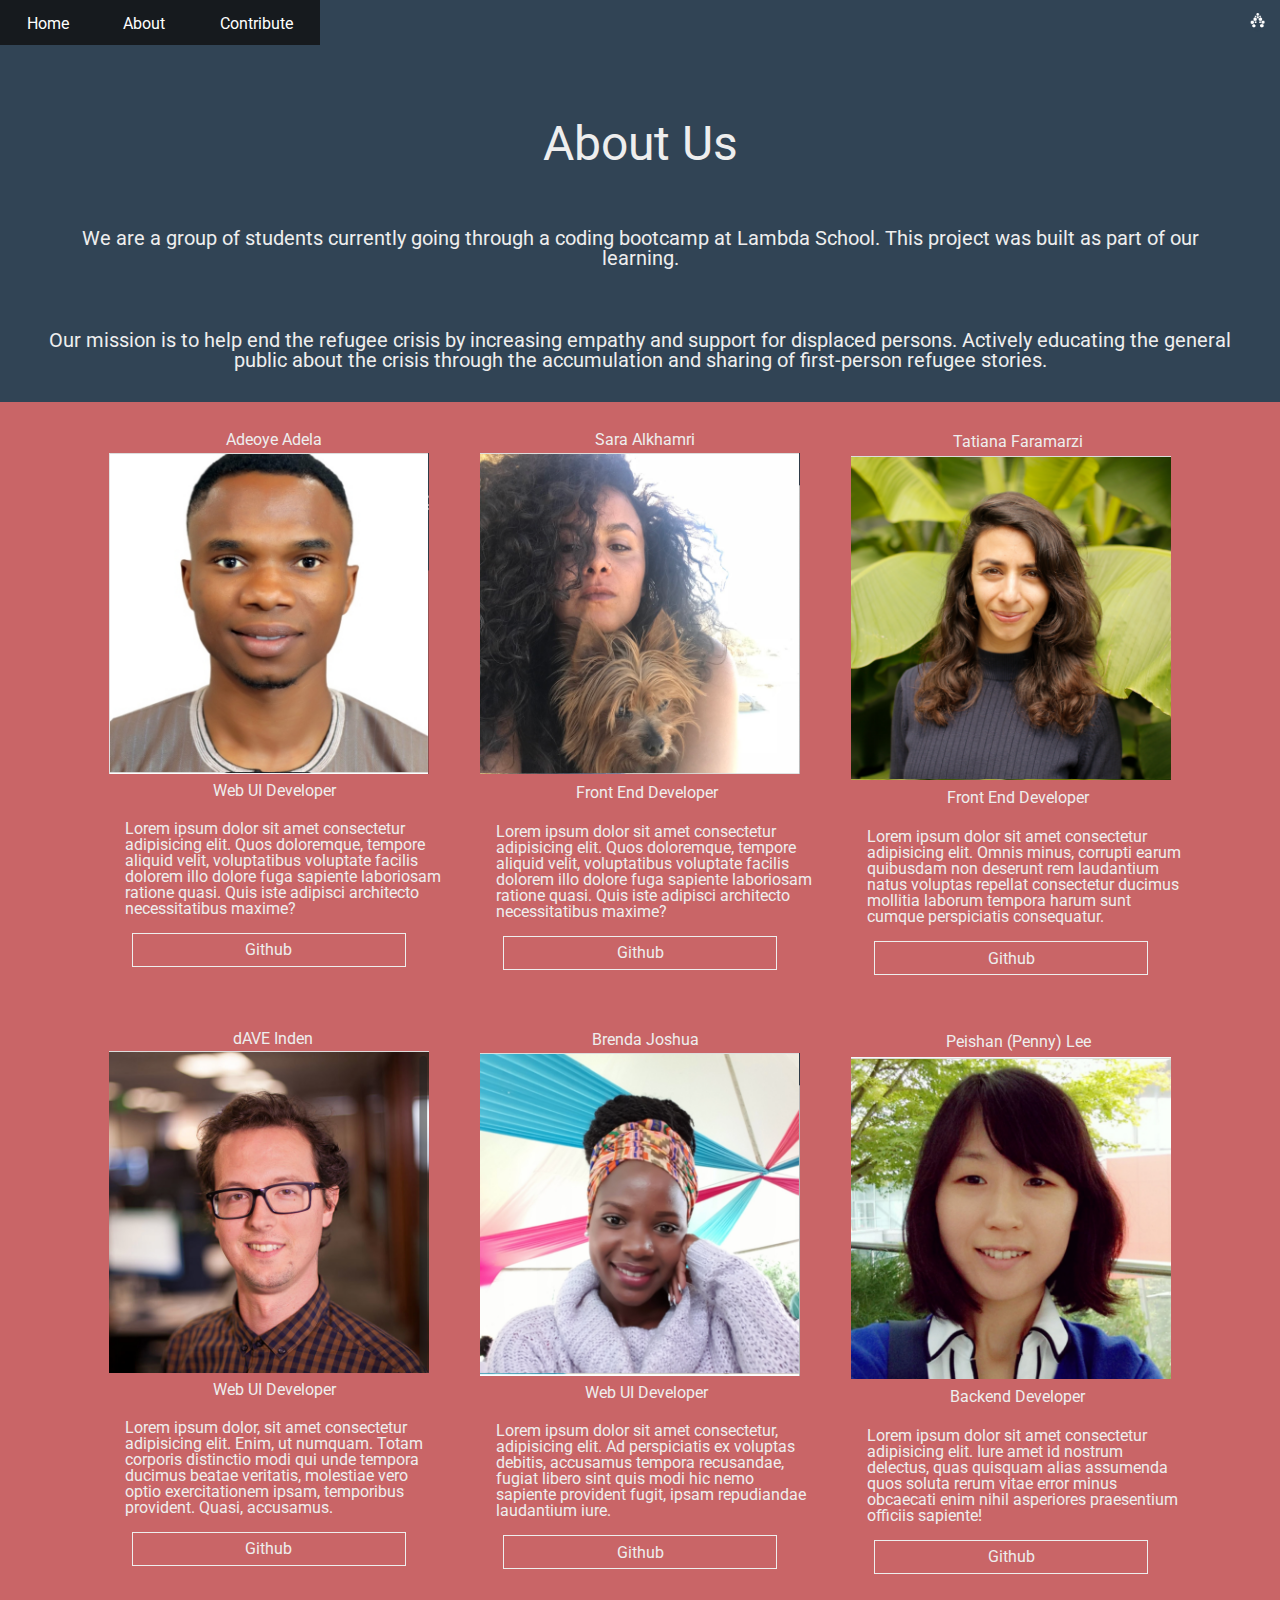
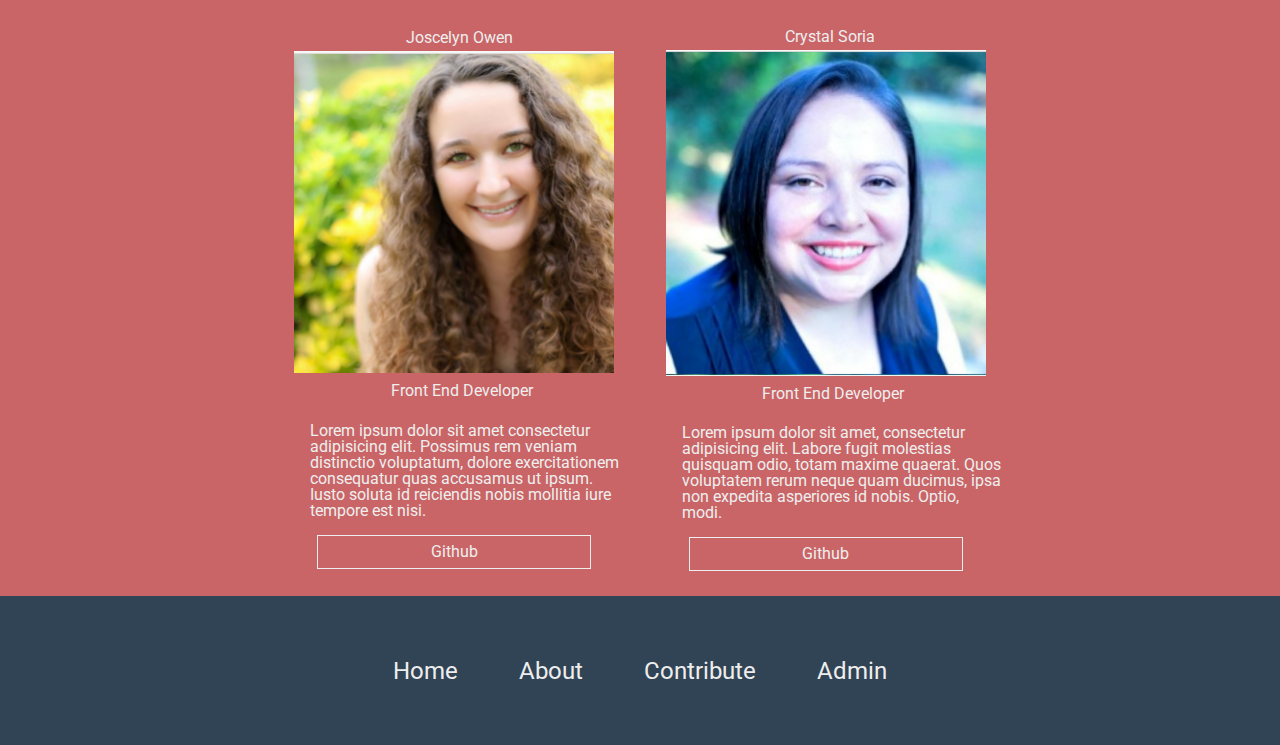
==== about-us.html @ 4a44484a "fil in data for team members and finish styling page for desktop" ====
<!doctype html>

<html lang="en">
<head>
  <meta charset="utf-8">
  <meta name="viewport" content="width=device-width, initial-scale=1">
  <title>Refugee Stories</title>

  <link href="https://fonts.googleapis.com/css?family=Montserrat|Roboto&display=swap" rel="stylesheet">
  <link href="css/about.css" rel="stylesheet">
</head>
<body>
  <header>
    <nav>
        <div class="navLinks">
            <a href="index.html">Home</a>
            <a href="about-us.html">About</a>
            <a href="#">Contribute</a>
        </div>
        <div class="navLogo">
            <img src="img/white-logo.png" alt="white version of refugee stories tree logo">
        </div>
    </nav>
    <div class="teamIntroMissionContainer">
      <div class="introContainer">
        <h2>About Us</h2>
        <p>We are a group of students currently going through a coding bootcamp at Lambda School. This project was built as part of our learning.</p>
      </div>
      <div class="missionContainer">
        <p>Our mission is to help end the refugee crisis by increasing empathy and support for displaced persons. Actively educating the general public about the crisis through the accumulation and sharing of first-person refugee stories.</p>
      </div>
    </div>
</header>
<section class="team">
  <div class="teamMember">
    <div>
      <h2>Adeoye Adela</h2>
    </div>
    <div>
        <img src="img/team/adela.png" alt="portrait of team member Adeoye Adela">
    </div>
    <div>
        <h3>Web UI Developer</h3>
    </div>
    <div>
        <p>Lorem ipsum dolor sit amet consectetur adipisicing elit. Quos doloremque, tempore aliquid velit, voluptatibus voluptate facilis dolorem illo dolore fuga sapiente laboriosam ratione quasi. Quis iste adipisci architecto necessitatibus maxime?</p>
    </div>
    <div class="githubLink">
      <a href="https://github.com/adelaadeoye" target="_blank" rel="noopener noreferrer">Github</a>
    </div>
  </div>
  <div class="teamMember">
    <div>
      <h2>Sara Alkhamri</h2>
    </div>
    <div>
        <img src="img/team/alkhamri.png" alt="portrait of team member Sara Alkhamri">
    </div>
    <div>
        <h3>Front End Developer</h3>
    </div>
    <div>
        <p>Lorem ipsum dolor sit amet consectetur adipisicing elit. Quos doloremque, tempore aliquid velit, voluptatibus voluptate facilis dolorem illo dolore fuga sapiente laboriosam ratione quasi. Quis iste adipisci architecto necessitatibus maxime?</p>
    </div>
    <div class="githubLink">
      <a href="https://github.com/Sara-Alkhamri" target="_blank" rel="noopener noreferrer">Github</a>
    </div>
  </div>
  <div class="teamMember">
    <div>
      <h2>Tatiana Faramarzi</h2>
    </div>
    <div>
        <img src="img/team/faramarzi.png" alt="portrait of team member Tatiana Faramarzi">
    </div>
    <div>
        <h3>Front End Developer</h3>
    </div>
    <div>
        <p>Lorem ipsum dolor sit amet consectetur adipisicing elit. Omnis minus, corrupti earum quibusdam non deserunt rem laudantium natus voluptas repellat consectetur ducimus mollitia laborum tempora harum sunt cumque perspiciatis consequatur.</p>
    </div>
    <div class="githubLink">
        <a href="https://github.com/tfaramar" target="_blank" rel="noopener noreferrer">Github</a>
    </div>
  </div>
  <div class="teamMember">
    <div>
      <h2>dAVE Inden</h2>
    </div>
    <div>
        <img src="img/team/inden.png" alt="portrait of team member Dave Inden">
    </div>
    <div>
        <h3>Web UI Developer</h3>
    </div>
    <div>
        <p>Lorem ipsum dolor, sit amet consectetur adipisicing elit. Enim, ut numquam. Totam corporis distinctio modi qui unde tempora ducimus beatae veritatis, molestiae vero optio exercitationem ipsam, temporibus provident. Quasi, accusamus.</p>
    </div>
    <div class="githubLink">
        <a href="https://github.com/daveskull81" target="_blank" rel="noopener noreferrer">Github</a>
    </div>
  </div>
  <div class="teamMember">
    <div>
      <h2>Brenda Joshua</h2>
    </div>
    <div>
        <img src="img/team/joshua.png" alt="portrait of team member Brenda Joshua">
    </div>
    <div>
        <h3>Web UI Developer</h3>
    </div>
    <div>
        <p>Lorem ipsum dolor sit amet consectetur, adipisicing elit. Ad perspiciatis ex voluptas debitis, accusamus tempora recusandae, fugiat libero sint quis modi hic nemo sapiente provident fugit, ipsam repudiandae laudantium iure.</p>
    </div>
    <div class="githubLink">
        <a href="https://github.com/Brendajoshua" target="_blank" rel="noopener noreferrer">Github</a>
    </div>
  </div>
  <div class="teamMember">
    <div>
      <h2>Peishan (Penny) Lee</h2>
    </div>
    <div>
        <img src="img/team/lee.png" alt="portrait of team member Peishan (Penny) Lee">
    </div>
    <div>
        <h3>Backend Developer</h3>
    </div>
    <div>
        <p>Lorem ipsum dolor sit amet consectetur adipisicing elit. Iure amet id nostrum delectus, quas quisquam alias assumenda quos soluta rerum vitae error minus obcaecati enim nihil asperiores praesentium officiis sapiente!</p>
    </div>
    <div class="githubLink">
        <a href="https://github.com/mochibot" target="_blank" rel="noopener noreferrer">Github</a>
    </div>
  </div>
  <div class="teamMember">
    <div>
      <h2>Joscelyn Owen</h2>
    </div>
    <div>
        <img src="img/team/owen.png" alt="portrait of team member Joscelyn Owen">
    </div>
    <div>
        <h3>Front End Developer</h3>
    </div>
    <div>
        <p>Lorem ipsum dolor sit amet consectetur adipisicing elit. Possimus rem veniam distinctio voluptatum, dolore exercitationem consequatur quas accusamus ut ipsum. Iusto soluta id reiciendis nobis mollitia iure tempore est nisi.</p>
    </div>
    <div class="githubLink">
        <a href="https://github.com/Joscelyn1" target="_blank" rel="noopener noreferrer">Github</a>
    </div>
  </div>
  <div class="teamMember">
    <div>
      <h2>Crystal Soria</h2>
    </div>
    <div>
        <img src="img/team/soria.png" alt="portrait of team member Crystal Soria">
    </div>
    <div>
        <h3>Front End Developer</h3>
    </div>
    <div>
        <p>Lorem ipsum dolor sit amet, consectetur adipisicing elit. Labore fugit molestias quisquam odio, totam maxime quaerat. Quos voluptatem rerum neque quam ducimus, ipsa non expedita asperiores id nobis. Optio, modi.</p>
    </div>
    <div class="githubLink">
        <a href="https://github.com/cmstexas" target="_blank" rel="noopener noreferrer">Github</a>
    </div>
  </div>
</section>
<footer>
  <div class="footerNavLinks">
      <a href="#">Home</a>
      <a href="about-us.html">About</a>
      <a href="#">Contribute</a>
      <a href="#">Admin</a>
  </div>
</footer>
</body>
</html>
---- css/about.css ----
/* http://meyerweb.com/eric/tools/css/reset/ 
   v2.0 | 20110126
   License: none (public domain)
*/
html,
body,
div,
span,
applet,
object,
iframe,
h1,
h2,
h3,
h4,
h5,
h6,
p,
blockquote,
pre,
a,
abbr,
acronym,
address,
big,
cite,
code,
del,
dfn,
em,
img,
ins,
kbd,
q,
s,
samp,
small,
strike,
strong,
sub,
sup,
tt,
var,
b,
u,
i,
center,
dl,
dt,
dd,
ol,
ul,
li,
fieldset,
form,
label,
legend,
table,
caption,
tbody,
tfoot,
thead,
tr,
th,
td,
article,
aside,
canvas,
details,
embed,
figure,
figcaption,
footer,
header,
hgroup,
menu,
nav,
output,
ruby,
section,
summary,
time,
mark,
audio,
video {
  margin: 0;
  padding: 0;
  border: 0;
  font-size: 100%;
  font: inherit;
  vertical-align: baseline;
}
/* HTML5 display-role reset for older browsers */
article,
aside,
details,
figcaption,
figure,
footer,
header,
hgroup,
menu,
nav,
section {
  display: block;
}
body {
  line-height: 1;
}
ol,
ul {
  list-style: none;
}
blockquote,
q {
  quotes: none;
}
blockquote:before,
blockquote:after,
q:before,
q:after {
  content: '';
  content: none;
}
table {
  border-collapse: collapse;
  border-spacing: 0;
}
h1 {
  font-family: 'Montserrat', sans-serif;
}
h2,
h3,
h4,
h5,
h6,
p,
a {
  font-family: 'Roboto', sans-serif;
}
header {
  min-height: 40vh;
  background: url('../img/hero-image.jpg') no-repeat center center fixed;
  background-size: cover;
  width: 100%;
}
@media (max-width: 500px) {
  header {
    background: #C96567;
    min-height: 50vh;
  }
}
header nav {
  display: flex;
  justify-content: space-between;
}
header nav .navLinks {
  width: 25%;
  height: 10%;
  display: flex;
  justify-content: space-around;
  background: rgba(16, 16, 16, 0.8);
}
@media (max-width: 800px) {
  header nav .navLinks {
    width: 100%;
  }
}
@media (max-width: 500px) {
  header nav .navLinks {
    width: 100%;
  }
}
header nav .navLinks a {
  color: white;
  text-decoration: none;
  padding: 5%;
}
header nav .navLogo {
  display: flex;
  justify-content: flex-end;
}
@media (max-width: 500px) {
  header nav .navLogo {
    display: none;
  }
}
header nav .navLogo img {
  height: 20%;
}
header .headerTextButtonContainer {
  display: flex;
  justify-content: space-between;
  padding: 2.5%;
  height: 25vh;
}
@media (max-width: 500px) {
  header .headerTextButtonContainer {
    flex-direction: column;
    align-items: center;
  }
}
header .headerTextButtonContainer .headerTextContainer {
  width: 50%;
  height: auto;
  color: #EEE;
  display: flex;
  flex-direction: column;
  text-align: center;
  background: rgba(16, 16, 16, 0.8);
  border-radius: 5px;
  margin-left: 2%;
  margin-bottom: 2%;
}
@media (max-width: 500px) {
  header .headerTextButtonContainer .headerTextContainer {
    width: 100%;
    background: none;
  }
}
header .headerTextButtonContainer .headerTextContainer h1 {
  padding-top: 1%;
  font-size: 3rem;
  margin-bottom: -2.5%;
}
@media (max-width: 800px) {
  header .headerTextButtonContainer .headerTextContainer h1 {
    font-size: 2rem;
    margin-top: 2%;
  }
}
header .headerTextButtonContainer .headerTextContainer p {
  padding: 5%;
  margin-bottom: 2%;
  font-size: 1.5rem;
  line-height: 125%;
}
@media (max-width: 800px) {
  header .headerTextButtonContainer .headerTextContainer p {
    font-size: 1.25rem;
    margin-top: 2%;
  }
}
header .headerTextButtonContainer .headerButtonContainer {
  width: 50%;
  display: flex;
  justify-content: center;
  align-items: center;
}
header .headerTextButtonContainer .headerButtonContainer button {
  color: #EEE;
  padding: 5%;
  font-size: 1.8rem;
  background-color: #C96567;
  border-radius: 10px;
  border: none;
}
@media (max-width: 500px) {
  header .headerTextButtonContainer .headerButtonContainer button {
    background-color: rgba(16, 16, 16, 0.8);
  }
}
header {
  background: #314455;
}
header nav {
  height: 10vh;
}
header nav .navLinks {
  height: 50%;
}
header nav .navLogo img {
  height: 50%;
}
header .teamIntroMissionContainer {
  color: #EEE;
  display: flex;
  flex-direction: column;
  align-items: center;
}
header .teamIntroMissionContainer .introContainer {
  text-align: center;
}
header .teamIntroMissionContainer .introContainer h2 {
  font-size: 3rem;
  padding: 2.5%;
}
header .teamIntroMissionContainer .introContainer p {
  font-size: 1.25rem;
  padding: 2.5%;
}
header .teamIntroMissionContainer .missionContainer {
  text-align: center;
}
header .teamIntroMissionContainer .missionContainer p {
  font-size: 1.25rem;
  padding: 2.5%;
}
.team {
  display: flex;
  flex-wrap: wrap;
  justify-content: center;
  background: #C96567;
  color: #EEE;
}
.team .teamMember {
  display: flex;
  flex-direction: column;
  align-items: center;
  width: 25%;
  padding: 2%;
}
.team .teamMember img {
  width: 100%;
}
.team .teamMember h2,
.team .teamMember h3,
.team .teamMember p,
.team .teamMember a {
  padding: 5%;
  width: 100%;
}
.team .teamMember .githubLink {
  border: 1px solid #EEE;
  width: 80%;
  text-align: center;
  padding: 2.5%;
}
.team .teamMember a {
  text-decoration: none;
  color: #EEE;
}
footer {
  background-color: #314455;
  display: flex;
  justify-content: center;
  padding: 2.5%;
}
footer .footerNavLinks {
  width: 100%;
  display: flex;
  justify-content: center;
}
footer .footerNavLinks a {
  margin: 2.5%;
  text-decoration: none;
  color: #EEE;
  font-size: 1.5rem;
}
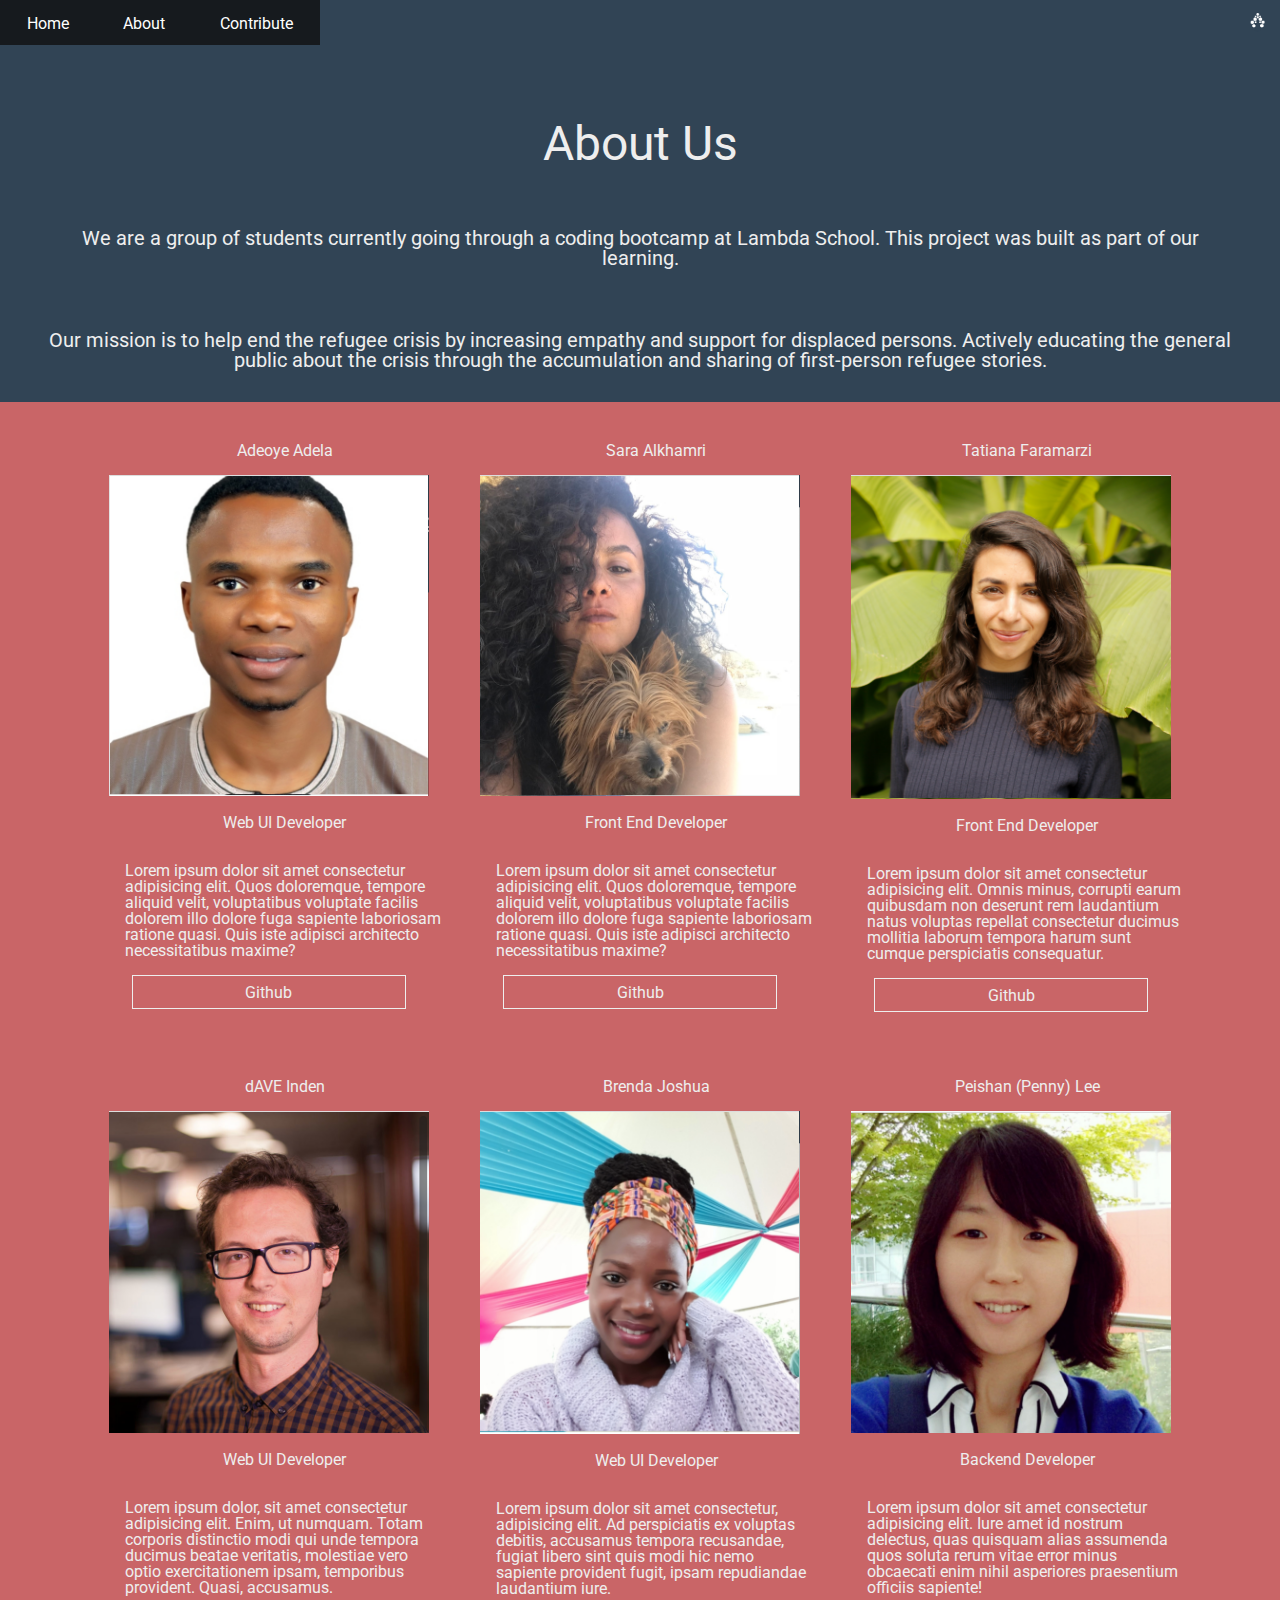
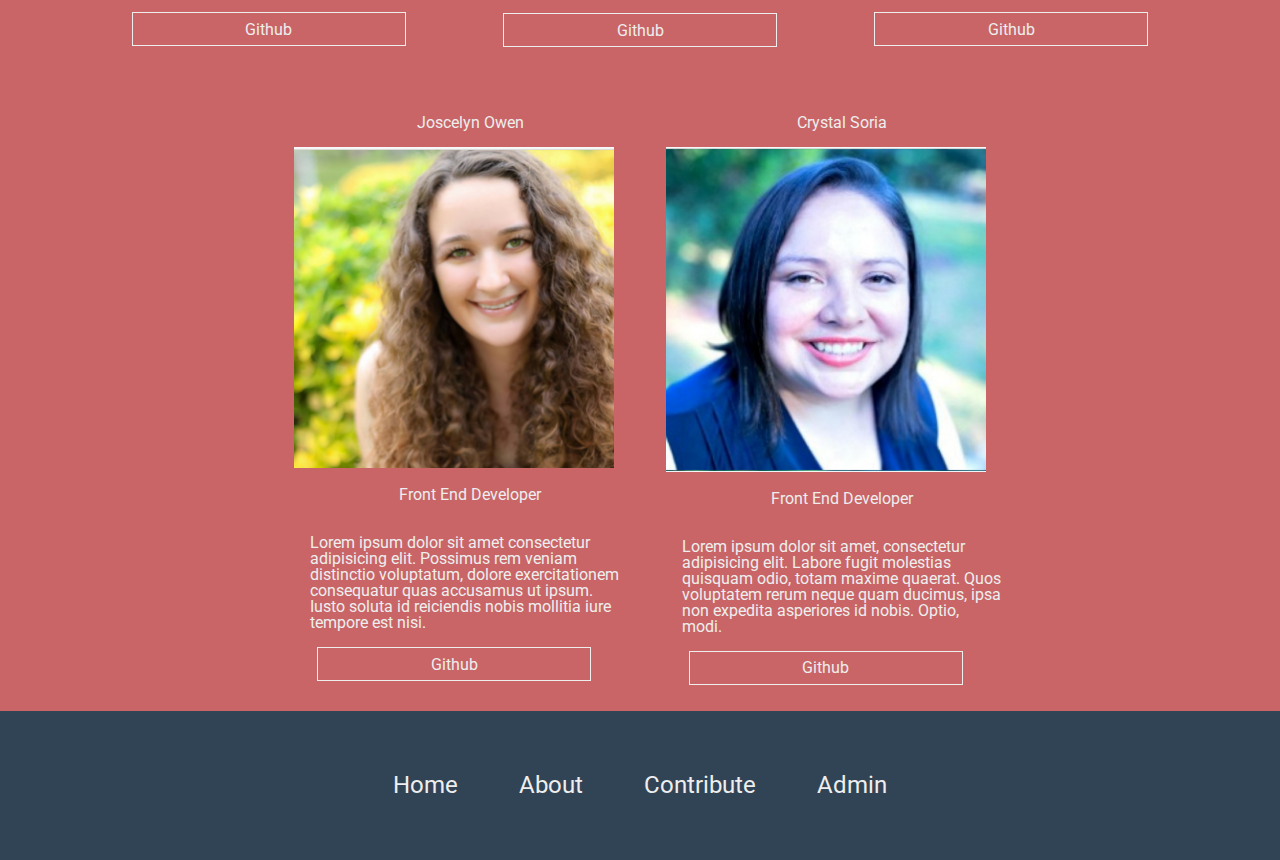
==== commit b63fccc1: "style team section on about page for phone views" ====
--- a/about-us.html
+++ b/about-us.html
@@ -33,13 +33,13 @@
 </header>
 <section class="team">
   <div class="teamMember">
-    <div>
+    <div class="name">
       <h2>Adeoye Adela</h2>
     </div>
     <div>
         <img src="img/team/adela.png" alt="portrait of team member Adeoye Adela">
     </div>
-    <div>
+    <div class="role">
         <h3>Web UI Developer</h3>
     </div>
     <div>
@@ -50,13 +50,13 @@
     </div>
   </div>
   <div class="teamMember">
-    <div>
+    <div class="name">
       <h2>Sara Alkhamri</h2>
     </div>
     <div>
         <img src="img/team/alkhamri.png" alt="portrait of team member Sara Alkhamri">
     </div>
-    <div>
+    <div class="role">
         <h3>Front End Developer</h3>
     </div>
     <div>
@@ -67,13 +67,13 @@
     </div>
   </div>
   <div class="teamMember">
-    <div>
+    <div class="name">
       <h2>Tatiana Faramarzi</h2>
     </div>
     <div>
         <img src="img/team/faramarzi.png" alt="portrait of team member Tatiana Faramarzi">
     </div>
-    <div>
+    <div class="role">
         <h3>Front End Developer</h3>
     </div>
     <div>
@@ -84,13 +84,13 @@
     </div>
   </div>
   <div class="teamMember">
-    <div>
+    <div class="name">
       <h2>dAVE Inden</h2>
     </div>
     <div>
         <img src="img/team/inden.png" alt="portrait of team member Dave Inden">
     </div>
-    <div>
+    <div class="role">
         <h3>Web UI Developer</h3>
     </div>
     <div>
@@ -101,13 +101,13 @@
     </div>
   </div>
   <div class="teamMember">
-    <div>
+    <div class="name">
       <h2>Brenda Joshua</h2>
     </div>
     <div>
         <img src="img/team/joshua.png" alt="portrait of team member Brenda Joshua">
     </div>
-    <div>
+    <div class="role">
         <h3>Web UI Developer</h3>
     </div>
     <div>
@@ -118,13 +118,13 @@
     </div>
   </div>
   <div class="teamMember">
-    <div>
+    <div class="name">
       <h2>Peishan (Penny) Lee</h2>
     </div>
     <div>
         <img src="img/team/lee.png" alt="portrait of team member Peishan (Penny) Lee">
     </div>
-    <div>
+    <div class="role">
         <h3>Backend Developer</h3>
     </div>
     <div>
@@ -135,13 +135,13 @@
     </div>
   </div>
   <div class="teamMember">
-    <div>
+    <div class="name">
       <h2>Joscelyn Owen</h2>
     </div>
     <div>
         <img src="img/team/owen.png" alt="portrait of team member Joscelyn Owen">
     </div>
-    <div>
+    <div class="role">
         <h3>Front End Developer</h3>
     </div>
     <div>
@@ -152,13 +152,13 @@
     </div>
   </div>
   <div class="teamMember">
-    <div>
+    <div class="name">
       <h2>Crystal Soria</h2>
     </div>
     <div>
         <img src="img/team/soria.png" alt="portrait of team member Crystal Soria">
     </div>
-    <div>
+    <div class="role">
         <h3>Front End Developer</h3>
     </div>
     <div>
--- a/css/about.css
+++ b/css/about.css
@@ -303,6 +303,11 @@
   background: #C96567;
   color: #EEE;
 }
+@media (max-width: 500px) {
+  .team {
+    flex-direction: column;
+  }
+}
 .team .teamMember {
   display: flex;
   flex-direction: column;
@@ -310,8 +315,18 @@
   width: 25%;
   padding: 2%;
 }
+@media (max-width: 500px) {
+  .team .teamMember {
+    width: 95%;
+  }
+}
 .team .teamMember img {
   width: 100%;
+}
+@media (max-width: 500px) {
+  .team .teamMember img {
+    width: 95%;
+  }
 }
 .team .teamMember h2,
 .team .teamMember h3,
@@ -320,12 +335,31 @@
   padding: 5%;
   width: 100%;
 }
+@media (max-width: 500px) {
+  .team .teamMember h2,
+  .team .teamMember h3,
+  .team .teamMember p,
+  .team .teamMember a {
+    padding: 2%;
+    width: 90%;
+  }
+}
+.team .teamMember .name,
+.team .teamMember .role {
+  text-align: center;
+  width: 100%;
+}
 .team .teamMember .githubLink {
   border: 1px solid #EEE;
   width: 80%;
   text-align: center;
   padding: 2.5%;
 }
+@media (max-width: 500px) {
+  .team .teamMember .githubLink {
+    margin-left: -10%;
+  }
+}
 .team .teamMember a {
   text-decoration: none;
   color: #EEE;
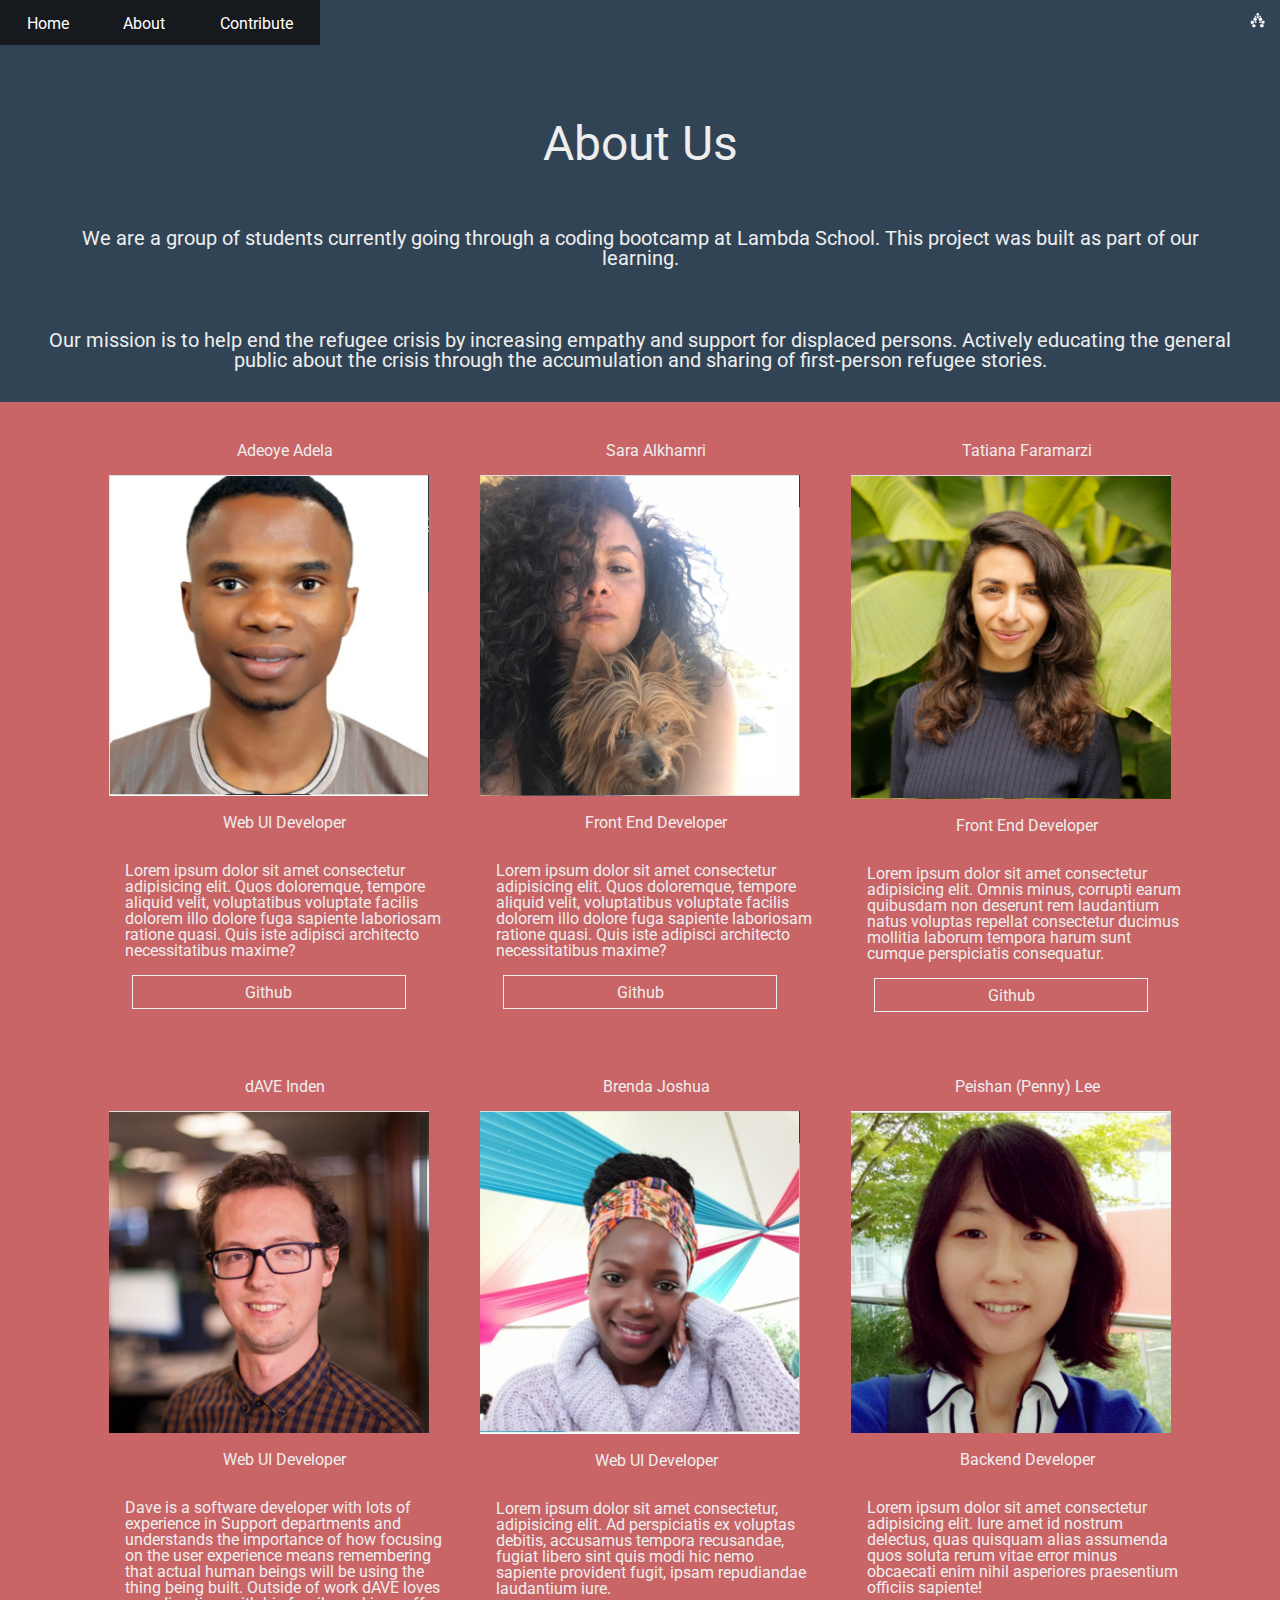
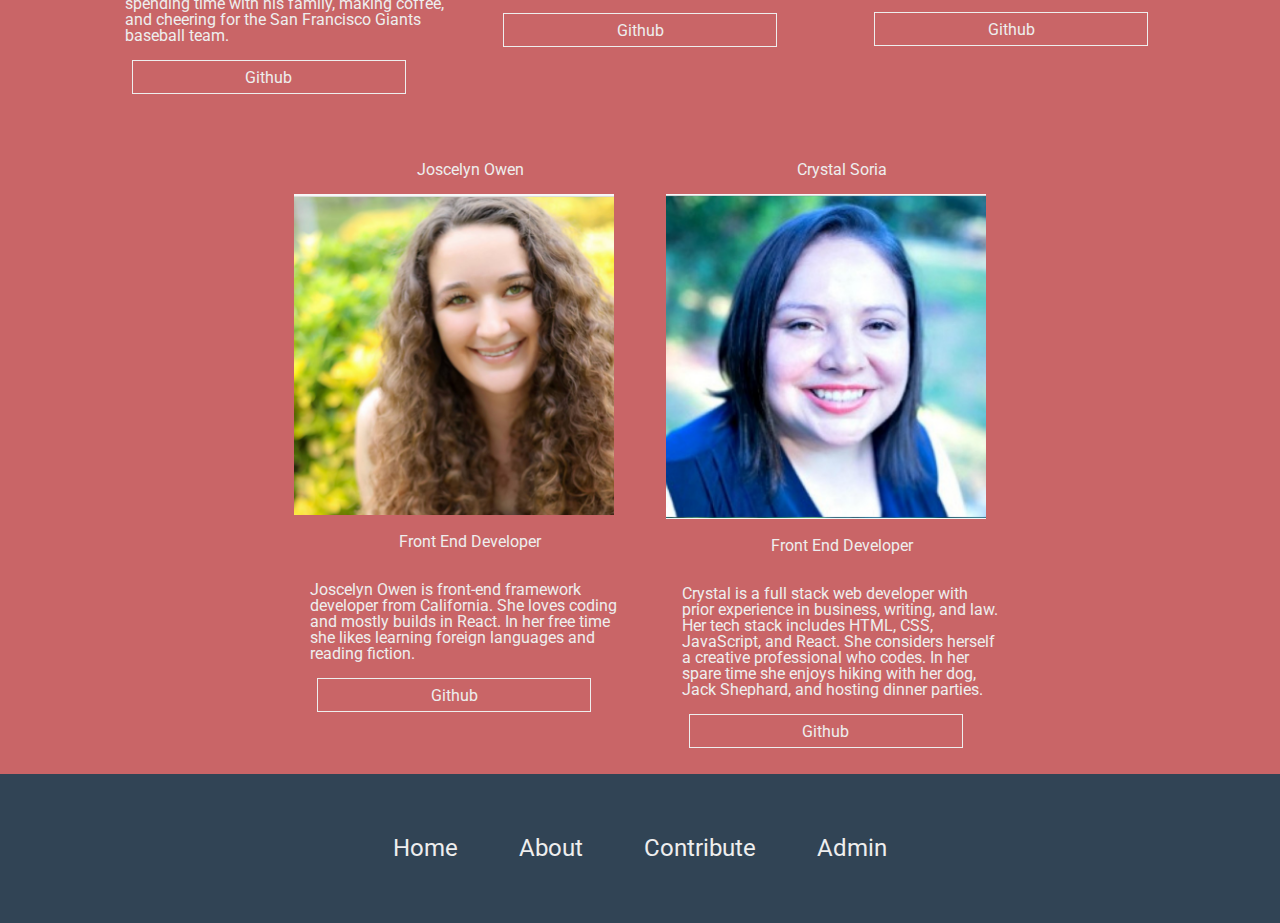
==== commit 80bf9714: "add new images for real stories, make Learn More buttons links, add quotes for real stories" ====
--- a/about-us.html
+++ b/about-us.html
@@ -94,7 +94,7 @@
         <h3>Web UI Developer</h3>
     </div>
     <div>
-        <p>Lorem ipsum dolor, sit amet consectetur adipisicing elit. Enim, ut numquam. Totam corporis distinctio modi qui unde tempora ducimus beatae veritatis, molestiae vero optio exercitationem ipsam, temporibus provident. Quasi, accusamus.</p>
+        <p>Dave is a software developer with lots of experience in Support departments and understands the importance of how focusing on the user experience means remembering that actual human beings will be using the thing being built. Outside of work dAVE loves spending time with his family, making coffee, and cheering for the San Francisco Giants baseball team.</p>
     </div>
     <div class="githubLink">
         <a href="https://github.com/daveskull81" target="_blank" rel="noopener noreferrer">Github</a>
@@ -145,7 +145,7 @@
         <h3>Front End Developer</h3>
     </div>
     <div>
-        <p>Lorem ipsum dolor sit amet consectetur adipisicing elit. Possimus rem veniam distinctio voluptatum, dolore exercitationem consequatur quas accusamus ut ipsum. Iusto soluta id reiciendis nobis mollitia iure tempore est nisi.</p>
+        <p>Joscelyn Owen is front-end framework developer from California. She loves coding and mostly builds in React. In her free time she likes learning foreign languages and reading fiction.</p>
     </div>
     <div class="githubLink">
         <a href="https://github.com/Joscelyn1" target="_blank" rel="noopener noreferrer">Github</a>
@@ -162,7 +162,7 @@
         <h3>Front End Developer</h3>
     </div>
     <div>
-        <p>Lorem ipsum dolor sit amet, consectetur adipisicing elit. Labore fugit molestias quisquam odio, totam maxime quaerat. Quos voluptatem rerum neque quam ducimus, ipsa non expedita asperiores id nobis. Optio, modi.</p>
+        <p>Crystal is a full stack web developer with prior experience in business, writing, and law. Her tech stack includes HTML, CSS, JavaScript, and React. She considers herself a creative professional who codes. In her spare time she enjoys hiking with her dog, Jack Shephard, and hosting dinner parties.</p>
     </div>
     <div class="githubLink">
         <a href="https://github.com/cmstexas" target="_blank" rel="noopener noreferrer">Github</a>
--- a/css/about.css
+++ b/css/about.css
@@ -315,6 +315,11 @@
   width: 25%;
   padding: 2%;
 }
+@media (max-width: 800px) {
+  .team .teamMember {
+    width: 30%;
+  }
+}
 @media (max-width: 500px) {
   .team .teamMember {
     width: 95%;
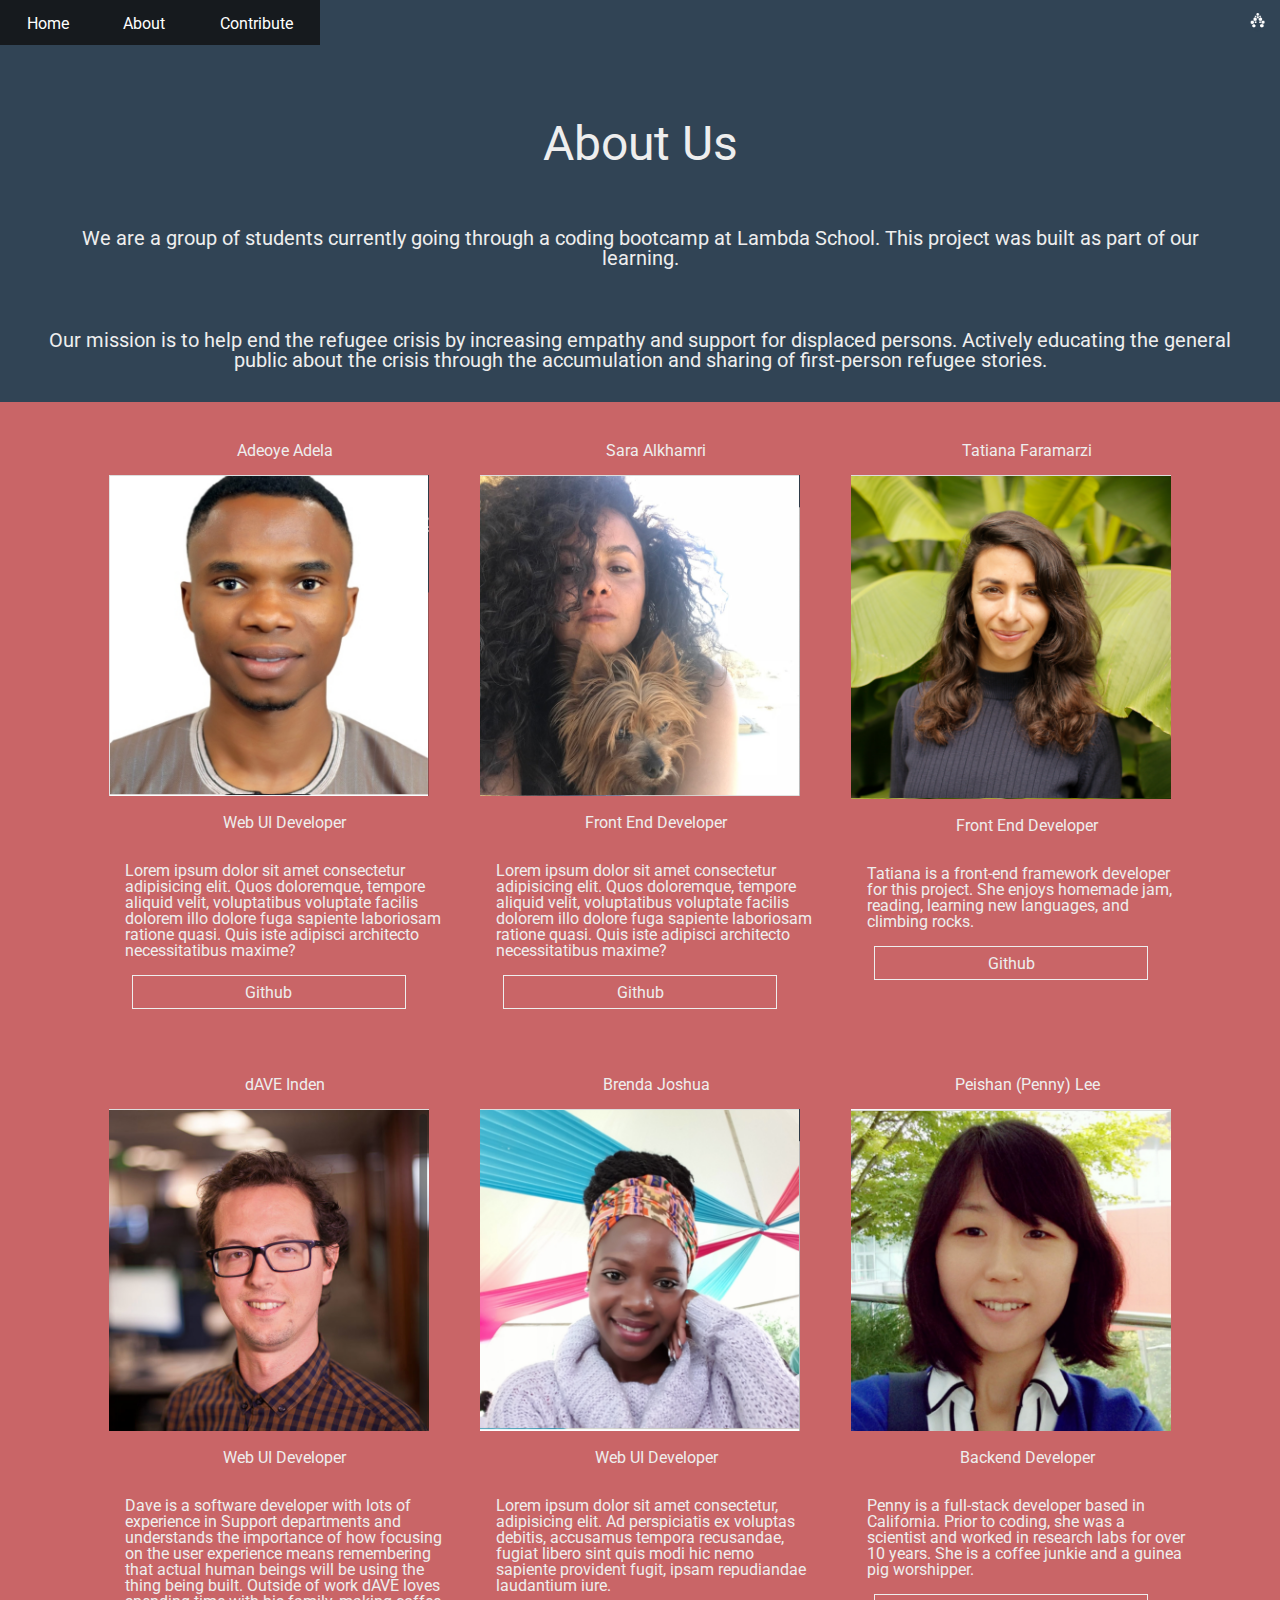
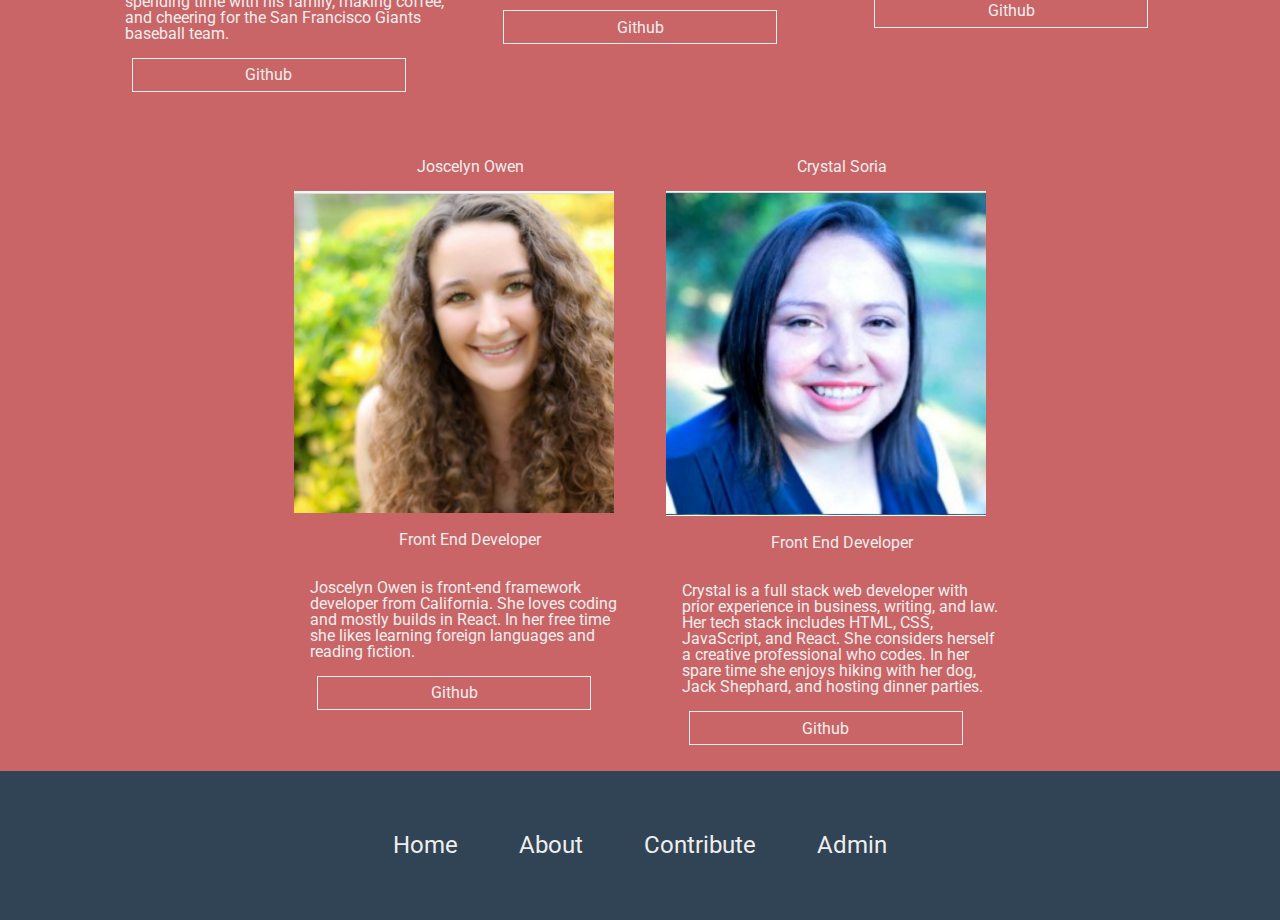
==== commit 347d1c71: "add hover state to all buttons on landing page" ====
--- a/about-us.html
+++ b/about-us.html
@@ -77,7 +77,7 @@
         <h3>Front End Developer</h3>
     </div>
     <div>
-        <p>Lorem ipsum dolor sit amet consectetur adipisicing elit. Omnis minus, corrupti earum quibusdam non deserunt rem laudantium natus voluptas repellat consectetur ducimus mollitia laborum tempora harum sunt cumque perspiciatis consequatur.</p>
+        <p>Tatiana is a front-end framework developer for this project. She enjoys homemade jam, reading, learning new languages, and climbing rocks.</p>
     </div>
     <div class="githubLink">
         <a href="https://github.com/tfaramar" target="_blank" rel="noopener noreferrer">Github</a>
@@ -128,7 +128,7 @@
         <h3>Backend Developer</h3>
     </div>
     <div>
-        <p>Lorem ipsum dolor sit amet consectetur adipisicing elit. Iure amet id nostrum delectus, quas quisquam alias assumenda quos soluta rerum vitae error minus obcaecati enim nihil asperiores praesentium officiis sapiente!</p>
+        <p>Penny is a full-stack developer based in California. Prior to coding, she was a scientist and worked in research labs for over 10 years. She is a coffee junkie and a guinea pig worshipper.</p>
     </div>
     <div class="githubLink">
         <a href="https://github.com/mochibot" target="_blank" rel="noopener noreferrer">Github</a>
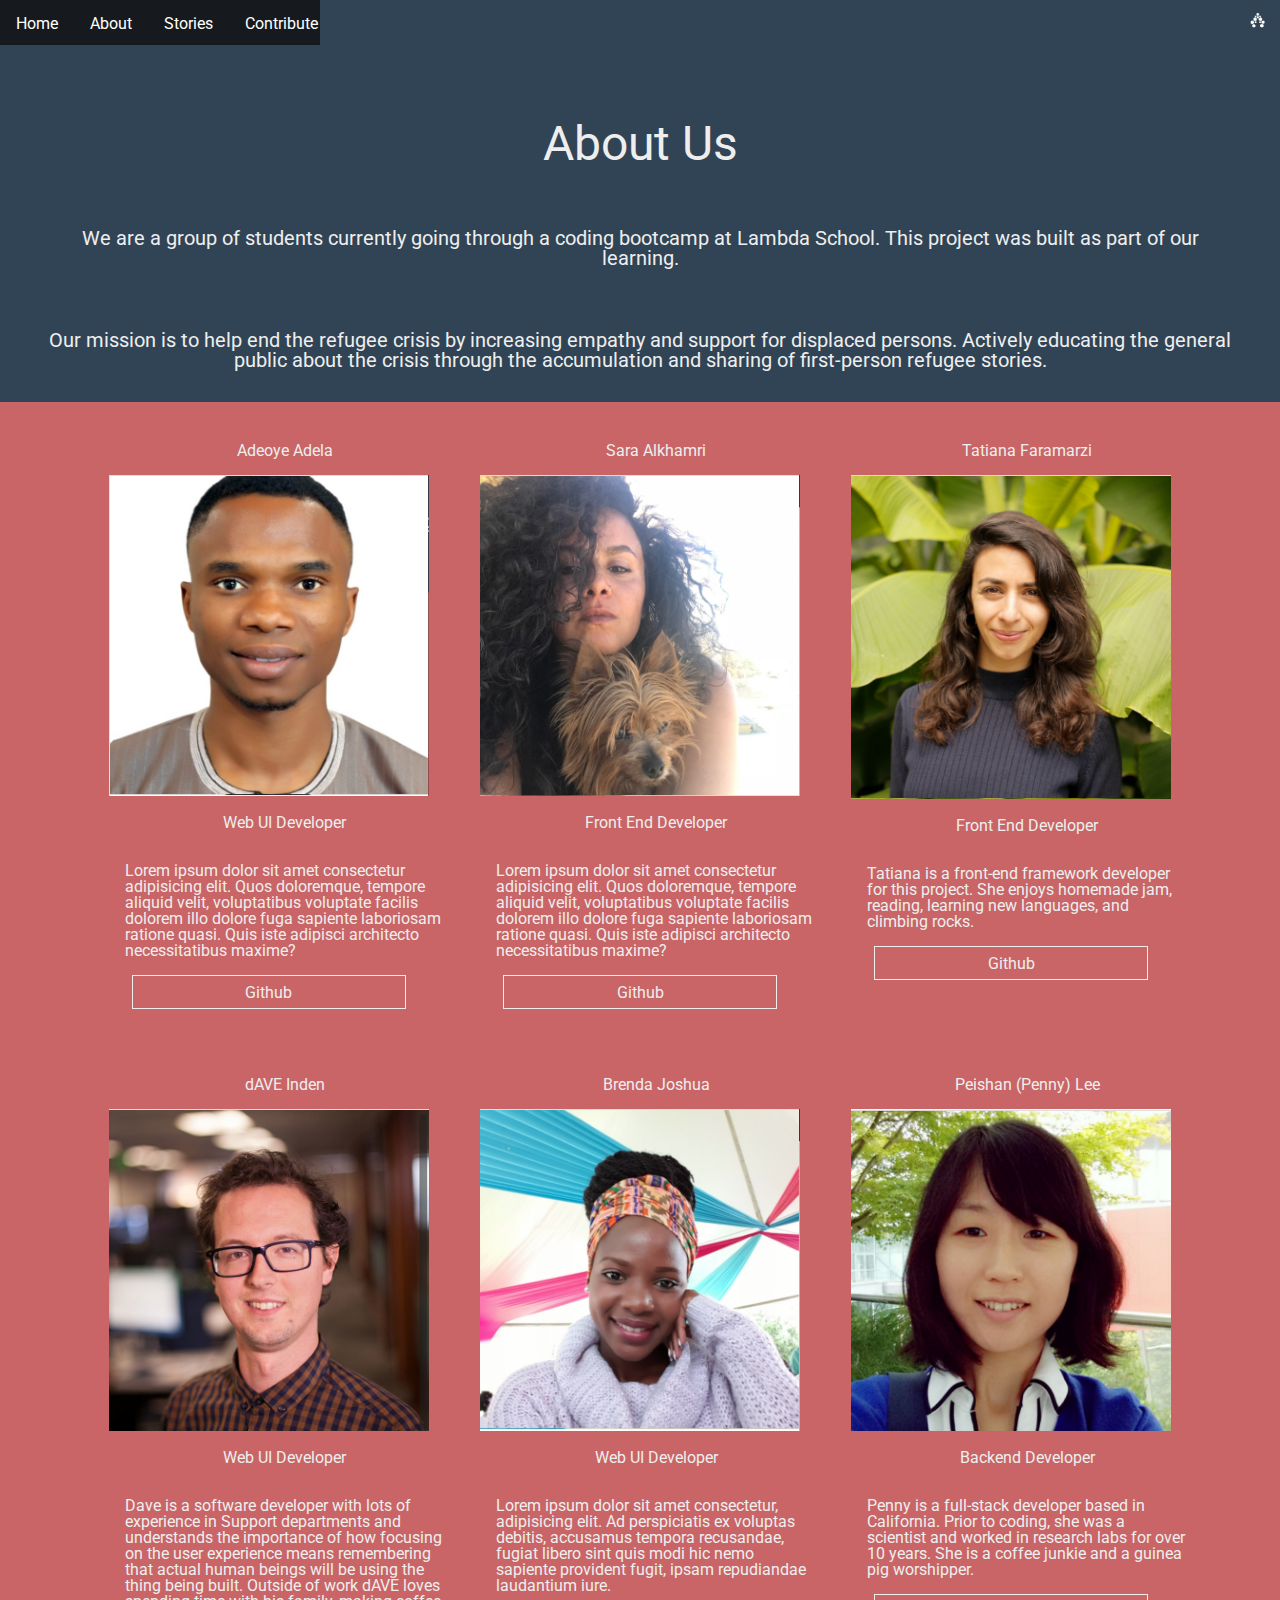
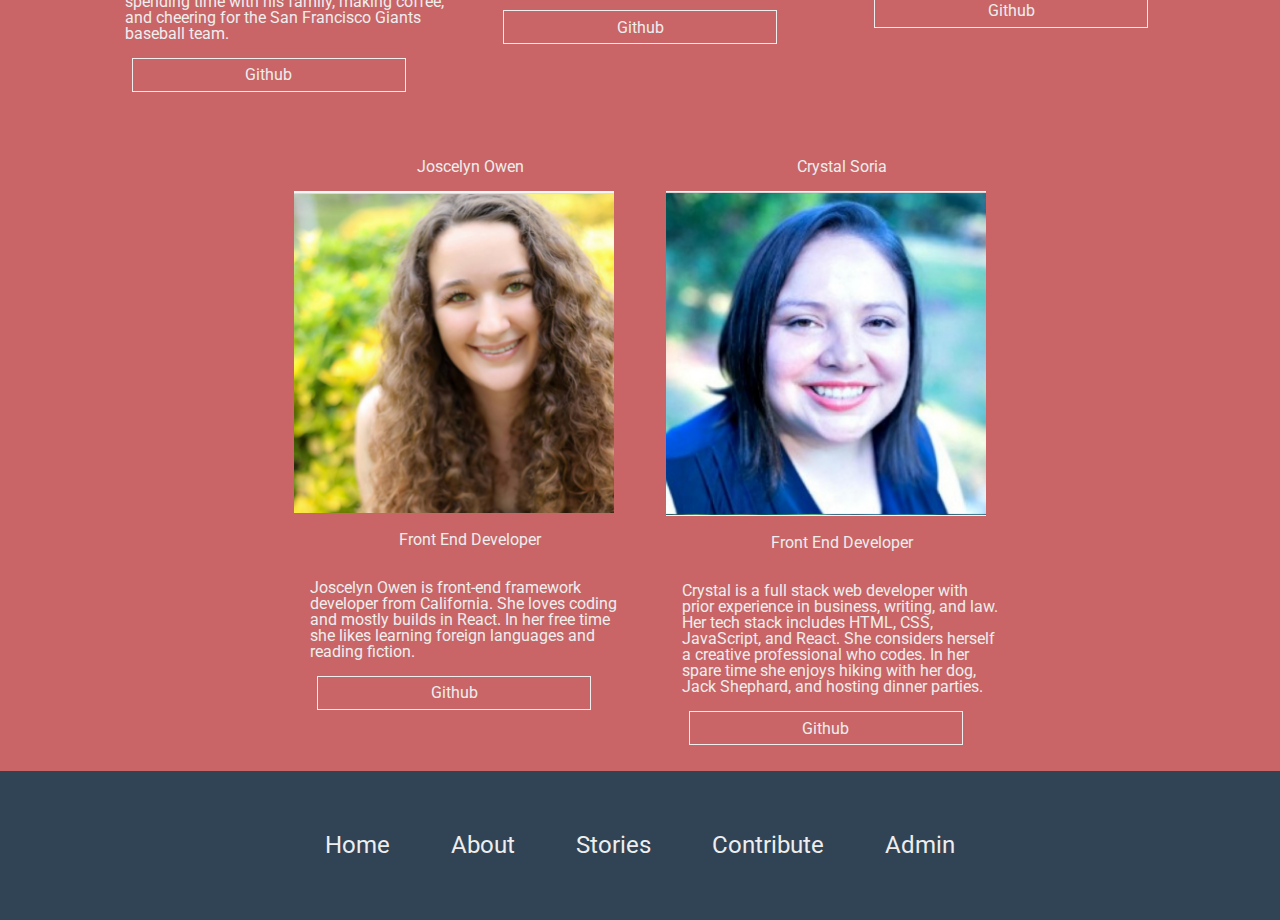
==== commit 02381d88: "add links to React app" ====
--- a/about-us.html
+++ b/about-us.html
@@ -13,9 +13,10 @@
   <header>
     <nav>
         <div class="navLinks">
-            <a href="index.html">Home</a>
-            <a href="about-us.html">About</a>
-            <a href="#">Contribute</a>
+          <a href="index.html">Home</a>
+          <a href="about-us.html">About</a>
+          <a href="https://readrefugeestories.netlify.com">Stories</a>
+          <a href="https://readrefugeestories.netlify.com/contribute">Contribute</a>
         </div>
         <div class="navLogo">
             <img src="img/white-logo.png" alt="white version of refugee stories tree logo">
@@ -171,10 +172,11 @@
 </section>
 <footer>
   <div class="footerNavLinks">
-      <a href="#">Home</a>
-      <a href="about-us.html">About</a>
-      <a href="#">Contribute</a>
-      <a href="#">Admin</a>
+    <a href="index.html">Home</a>
+    <a href="about-us.html">About</a>
+    <a href="https://readrefugeestories.netlify.com">Stories</a>
+    <a href="https://readrefugeestories.netlify.com/contribute">Contribute</a>
+    <a href="https://readrefugeestories.netlify.com/login">Admin</a>
   </div>
 </footer>
 </body>
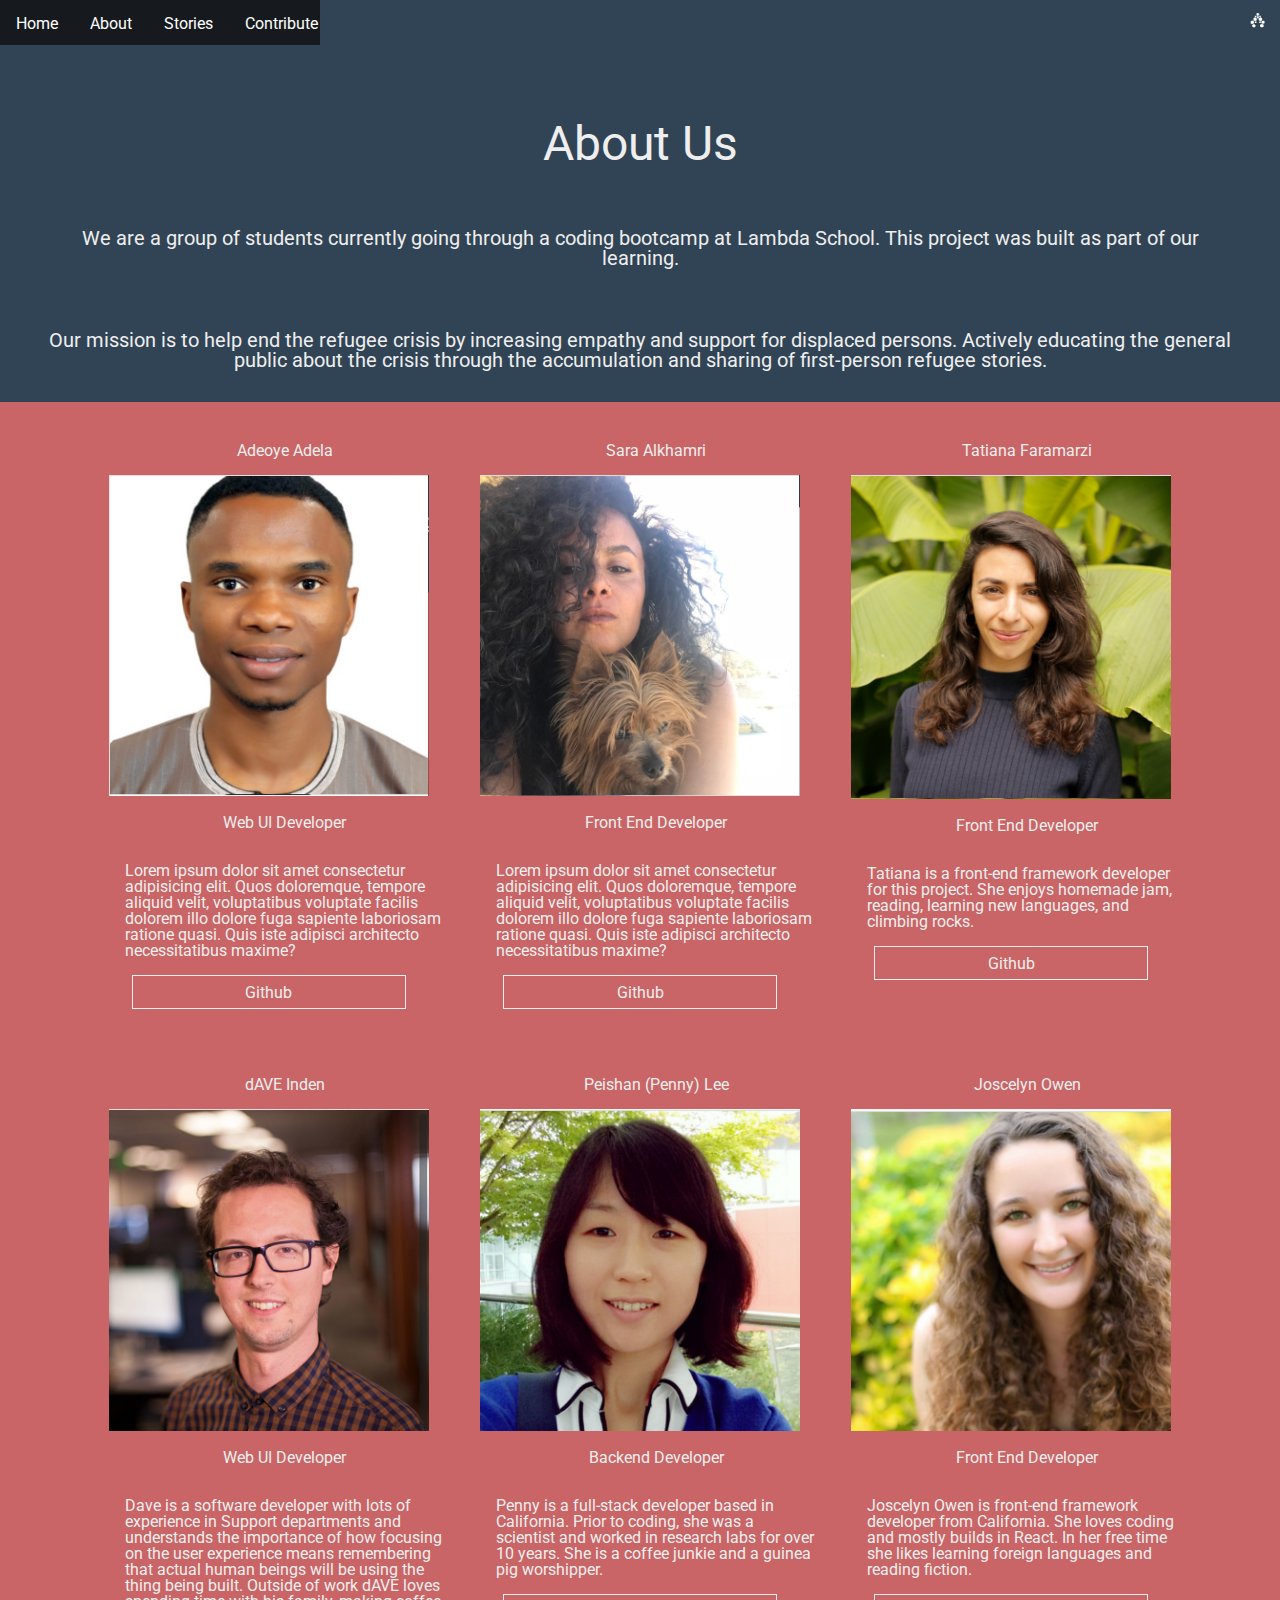
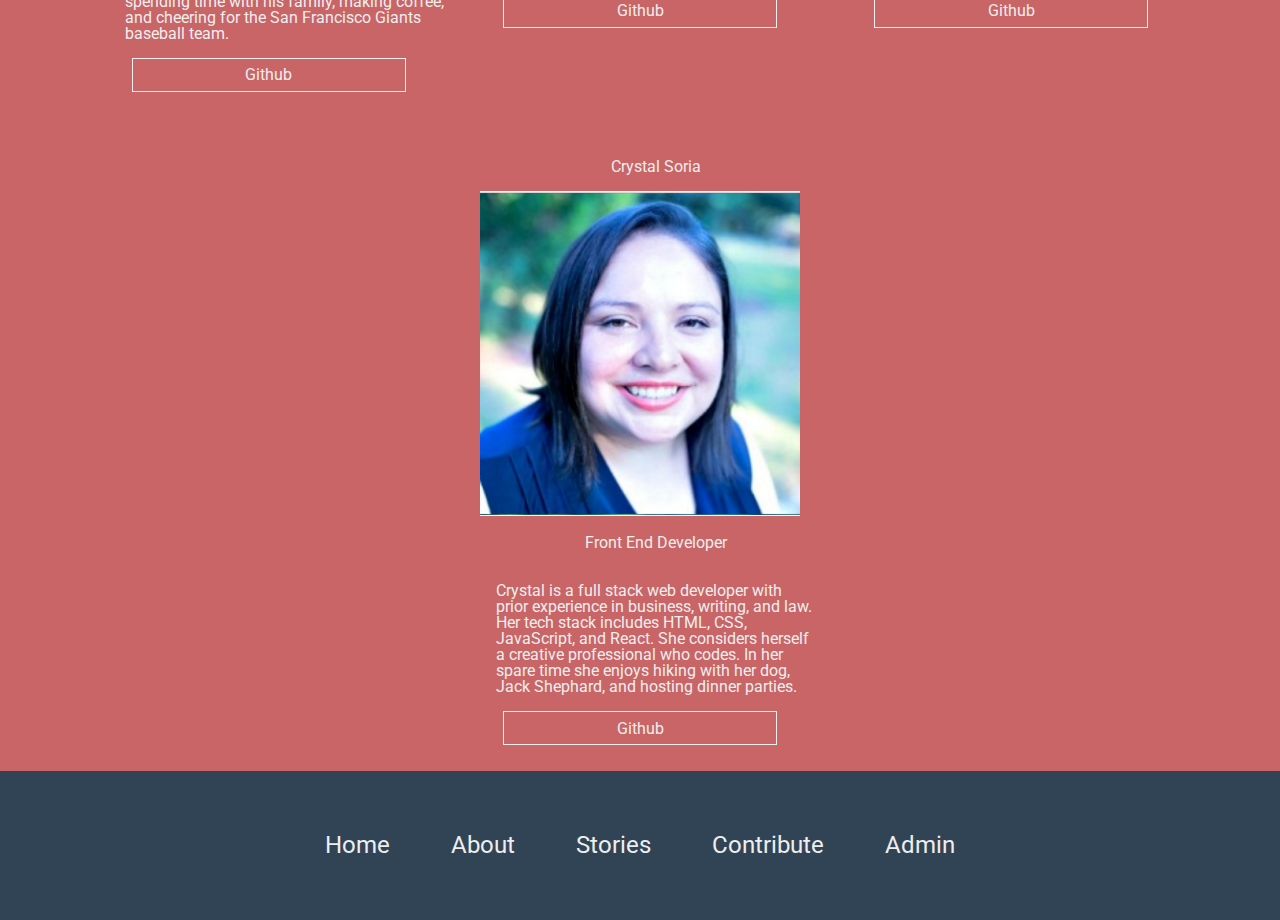
==== commit f999eac5: "remove Brenda from About page" ====
--- a/about-us.html
+++ b/about-us.html
@@ -103,23 +103,6 @@
   </div>
   <div class="teamMember">
     <div class="name">
-      <h2>Brenda Joshua</h2>
-    </div>
-    <div>
-        <img src="img/team/joshua.png" alt="portrait of team member Brenda Joshua">
-    </div>
-    <div class="role">
-        <h3>Web UI Developer</h3>
-    </div>
-    <div>
-        <p>Lorem ipsum dolor sit amet consectetur, adipisicing elit. Ad perspiciatis ex voluptas debitis, accusamus tempora recusandae, fugiat libero sint quis modi hic nemo sapiente provident fugit, ipsam repudiandae laudantium iure.</p>
-    </div>
-    <div class="githubLink">
-        <a href="https://github.com/Brendajoshua" target="_blank" rel="noopener noreferrer">Github</a>
-    </div>
-  </div>
-  <div class="teamMember">
-    <div class="name">
       <h2>Peishan (Penny) Lee</h2>
     </div>
     <div>
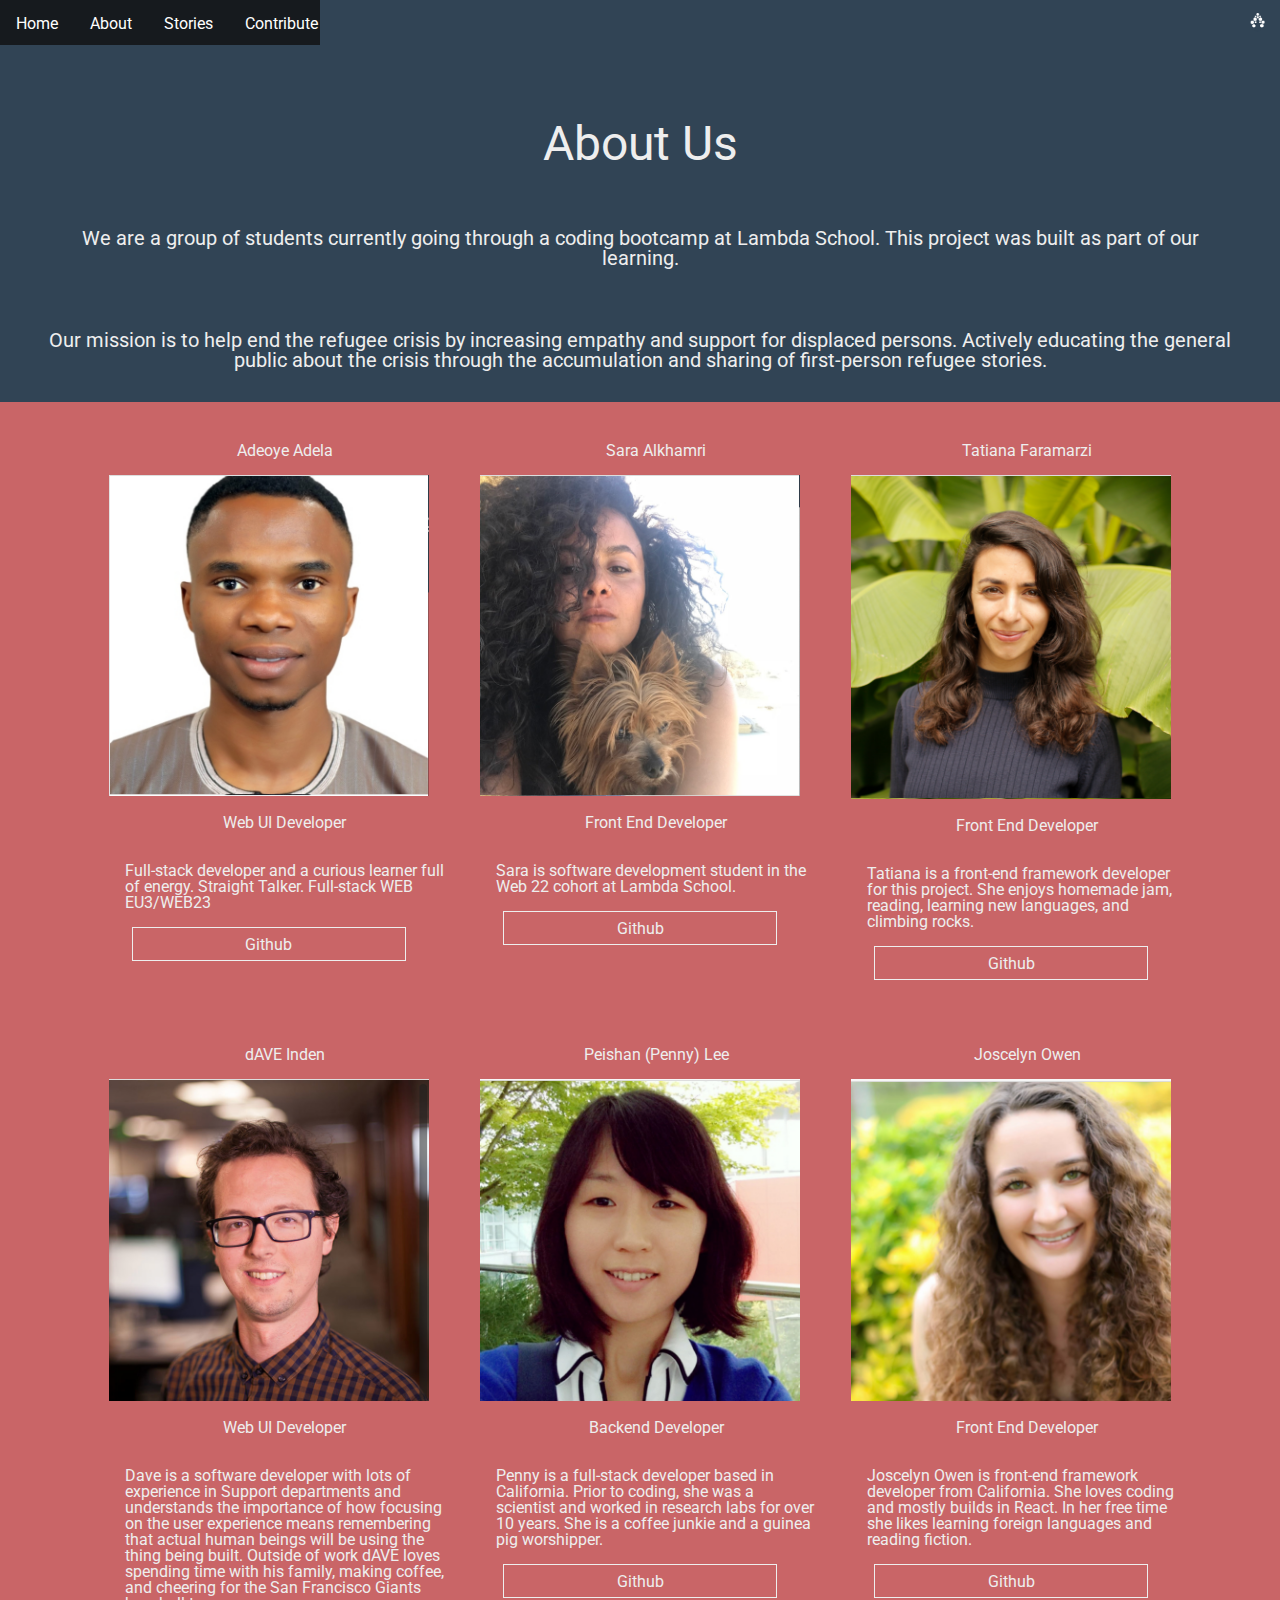
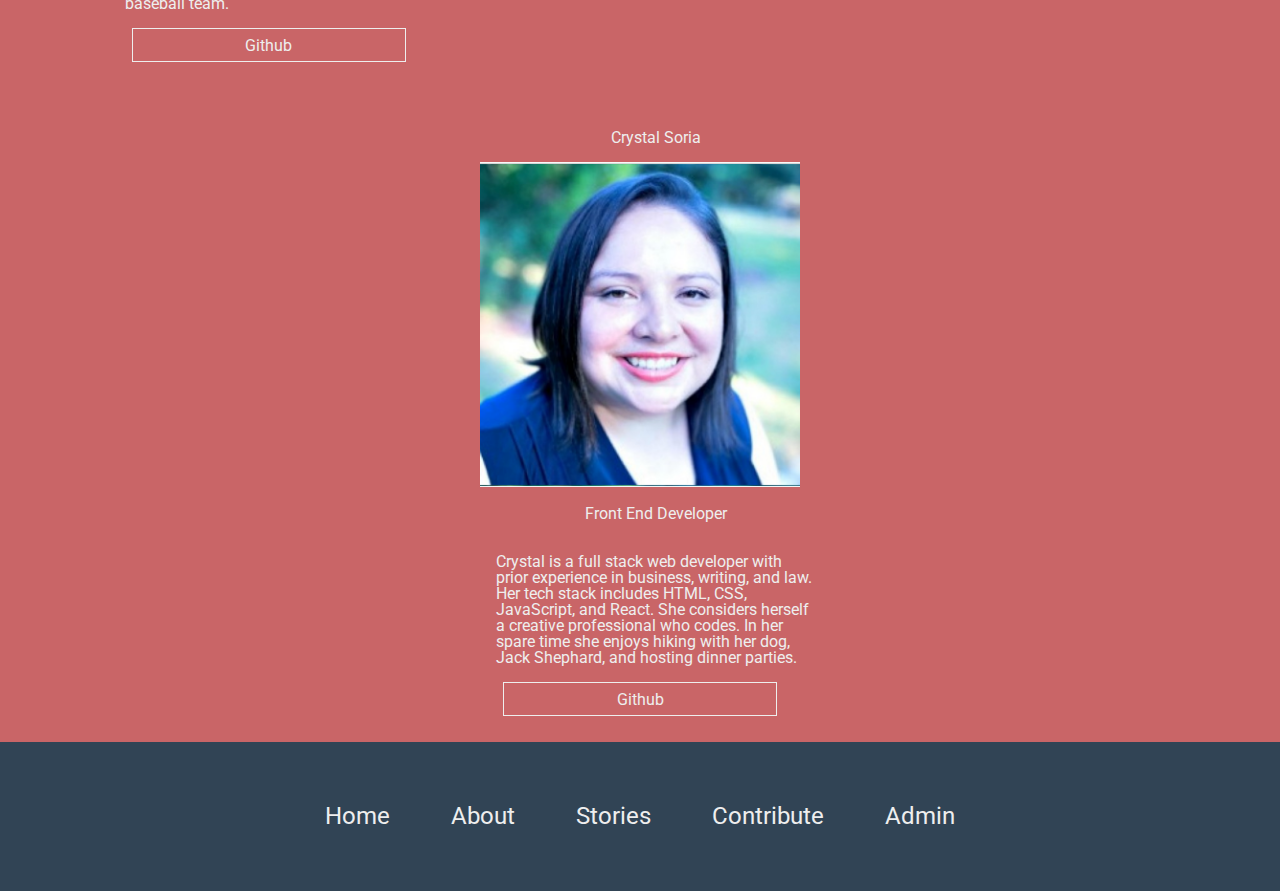
==== commit c65f1f29: "add hover state to github links on about page and margin for share story button at bottom of home pa" ====
--- a/about-us.html
+++ b/about-us.html
@@ -44,7 +44,7 @@
         <h3>Web UI Developer</h3>
     </div>
     <div>
-        <p>Lorem ipsum dolor sit amet consectetur adipisicing elit. Quos doloremque, tempore aliquid velit, voluptatibus voluptate facilis dolorem illo dolore fuga sapiente laboriosam ratione quasi. Quis iste adipisci architecto necessitatibus maxime?</p>
+        <p>Full-stack developer and a curious learner full of energy. Straight Talker. Full-stack WEB EU3/WEB23</p>
     </div>
     <div class="githubLink">
       <a href="https://github.com/adelaadeoye" target="_blank" rel="noopener noreferrer">Github</a>
@@ -61,7 +61,7 @@
         <h3>Front End Developer</h3>
     </div>
     <div>
-        <p>Lorem ipsum dolor sit amet consectetur adipisicing elit. Quos doloremque, tempore aliquid velit, voluptatibus voluptate facilis dolorem illo dolore fuga sapiente laboriosam ratione quasi. Quis iste adipisci architecto necessitatibus maxime?</p>
+        <p>Sara is software development student in the Web 22 cohort at Lambda School.</p>
     </div>
     <div class="githubLink">
       <a href="https://github.com/Sara-Alkhamri" target="_blank" rel="noopener noreferrer">Github</a>
--- a/css/about.css
+++ b/css/about.css
@@ -247,6 +247,11 @@
   justify-content: center;
   align-items: center;
 }
+header .headerTextButtonContainer .headerButtonContainer div:hover .share {
+  background: #EEE;
+  color: #C96567;
+  cursor: pointer;
+}
 header .headerTextButtonContainer .headerButtonContainer button {
   color: #EEE;
   padding: 5%;
@@ -365,6 +370,13 @@
     margin-left: -10%;
   }
 }
+.team .teamMember .githubLink:hover {
+  background-color: #EEE;
+  cursor: pointer;
+}
+.team .teamMember .githubLink:hover a {
+  color: #C96567;
+}
 .team .teamMember a {
   text-decoration: none;
   color: #EEE;
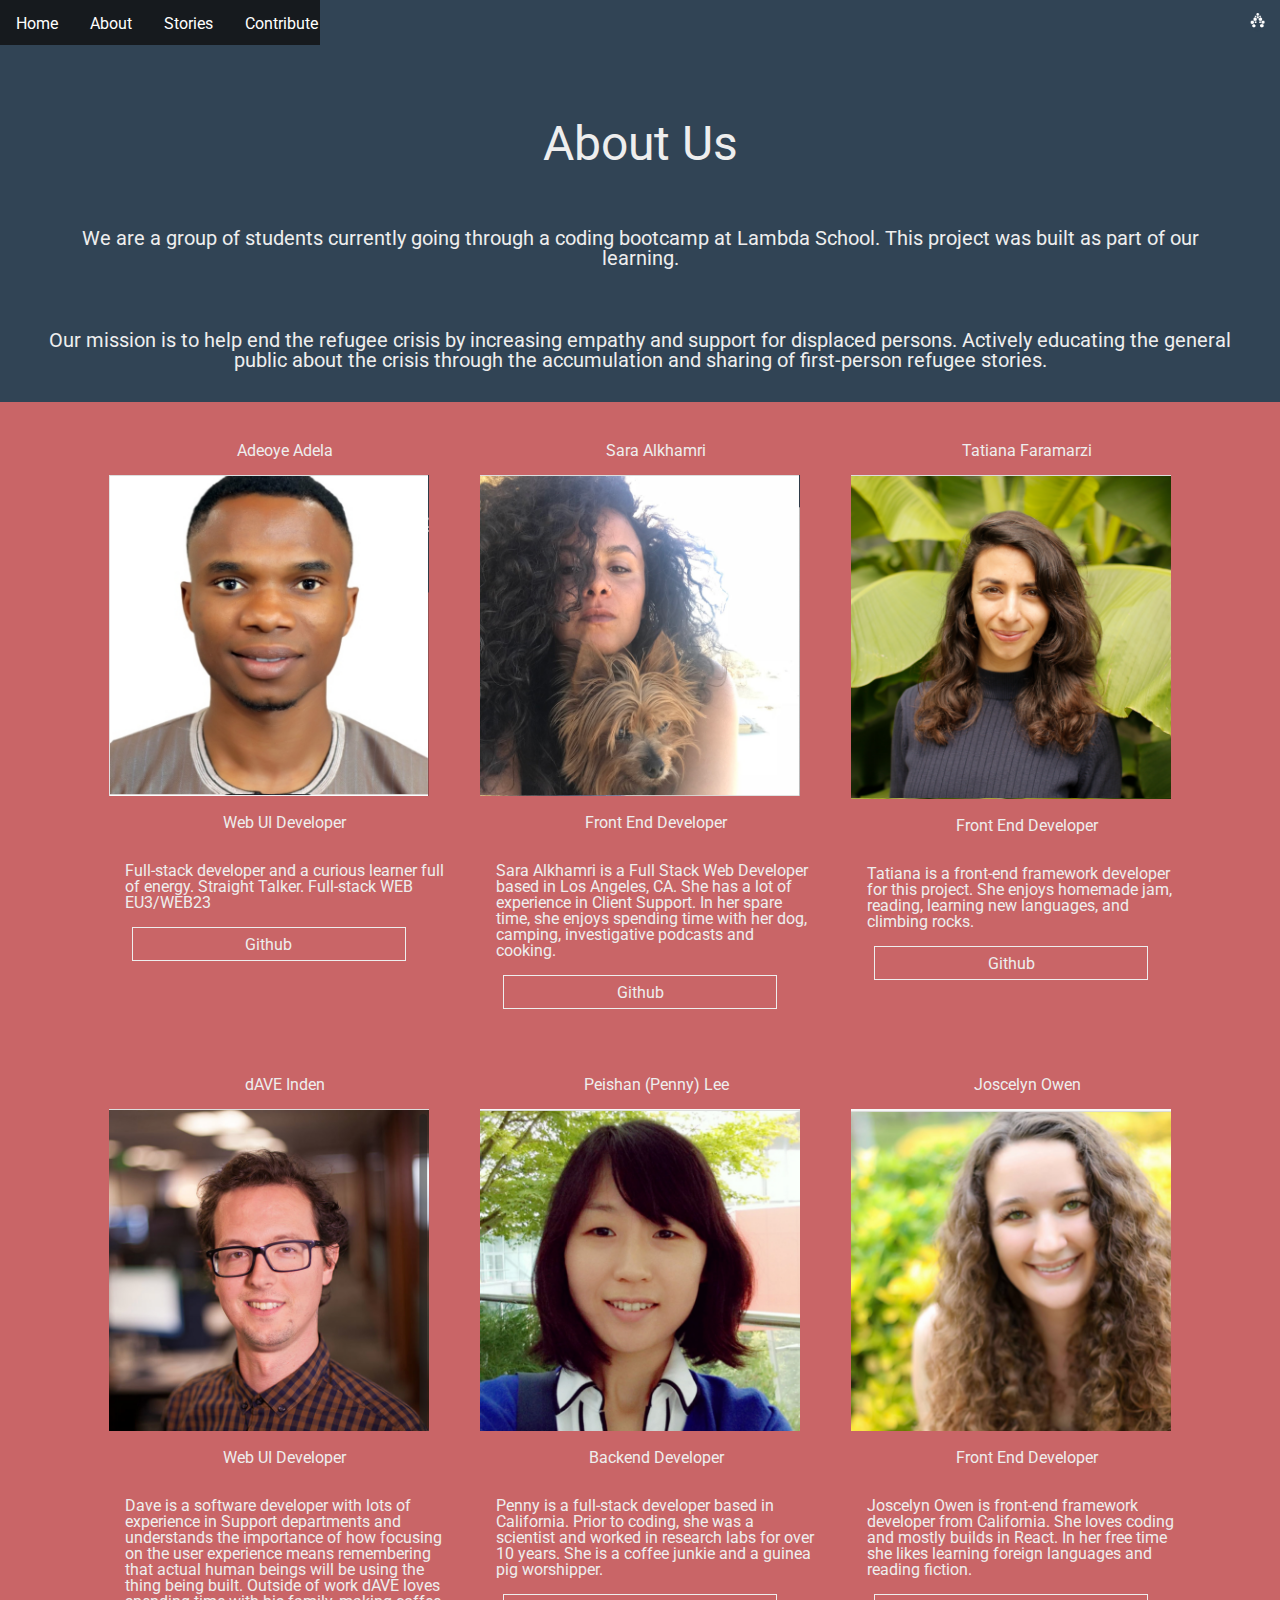
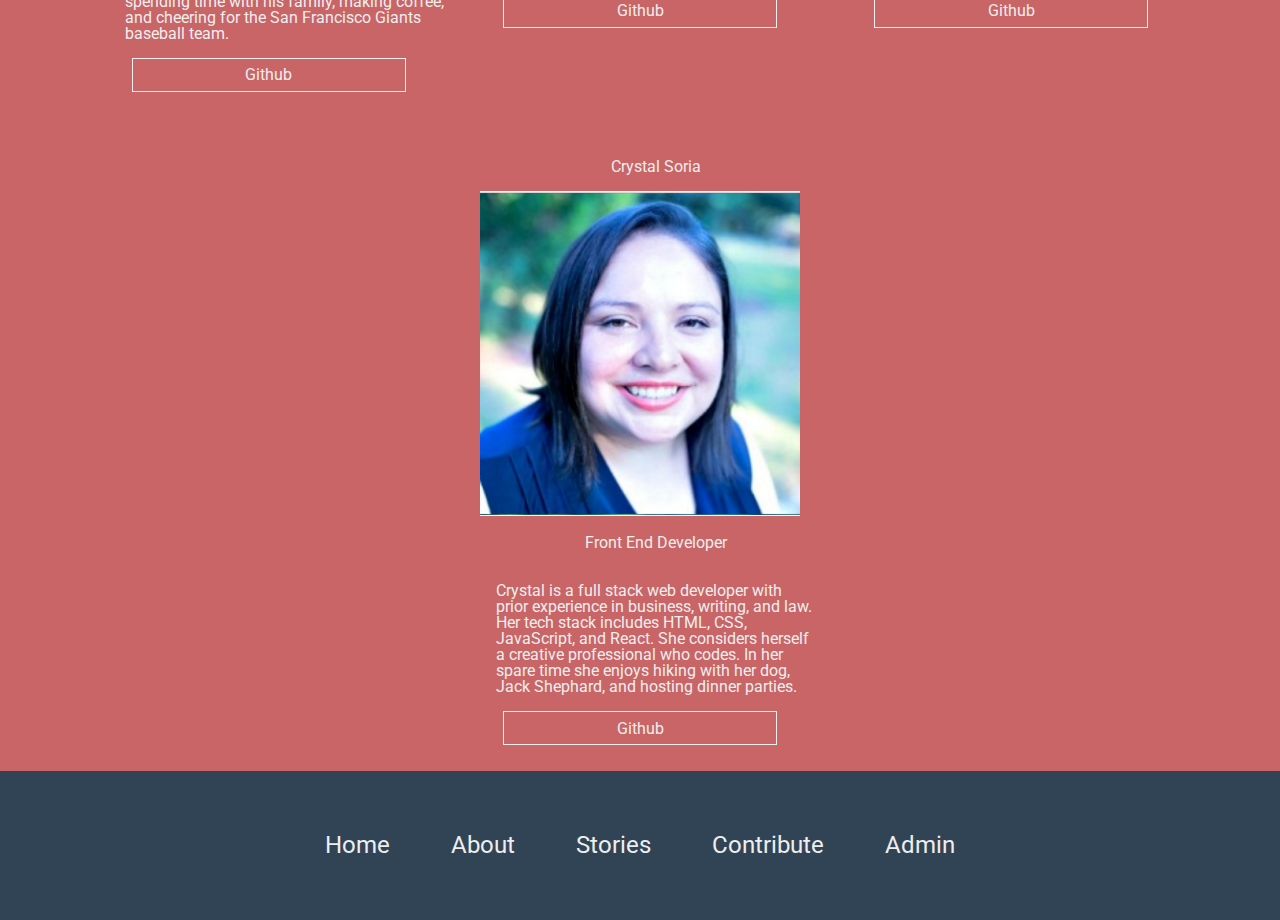
==== commit be731a75: "add bio for Sara" ====
--- a/about-us.html
+++ b/about-us.html
@@ -61,7 +61,7 @@
         <h3>Front End Developer</h3>
     </div>
     <div>
-        <p>Sara is software development student in the Web 22 cohort at Lambda School.</p>
+        <p>Sara Alkhamri is a Full Stack Web Developer based in Los Angeles, CA. She has a lot of experience in Client Support. In her spare time, she enjoys spending time with her dog, camping, investigative podcasts and cooking.</p>
     </div>
     <div class="githubLink">
       <a href="https://github.com/Sara-Alkhamri" target="_blank" rel="noopener noreferrer">Github</a>
